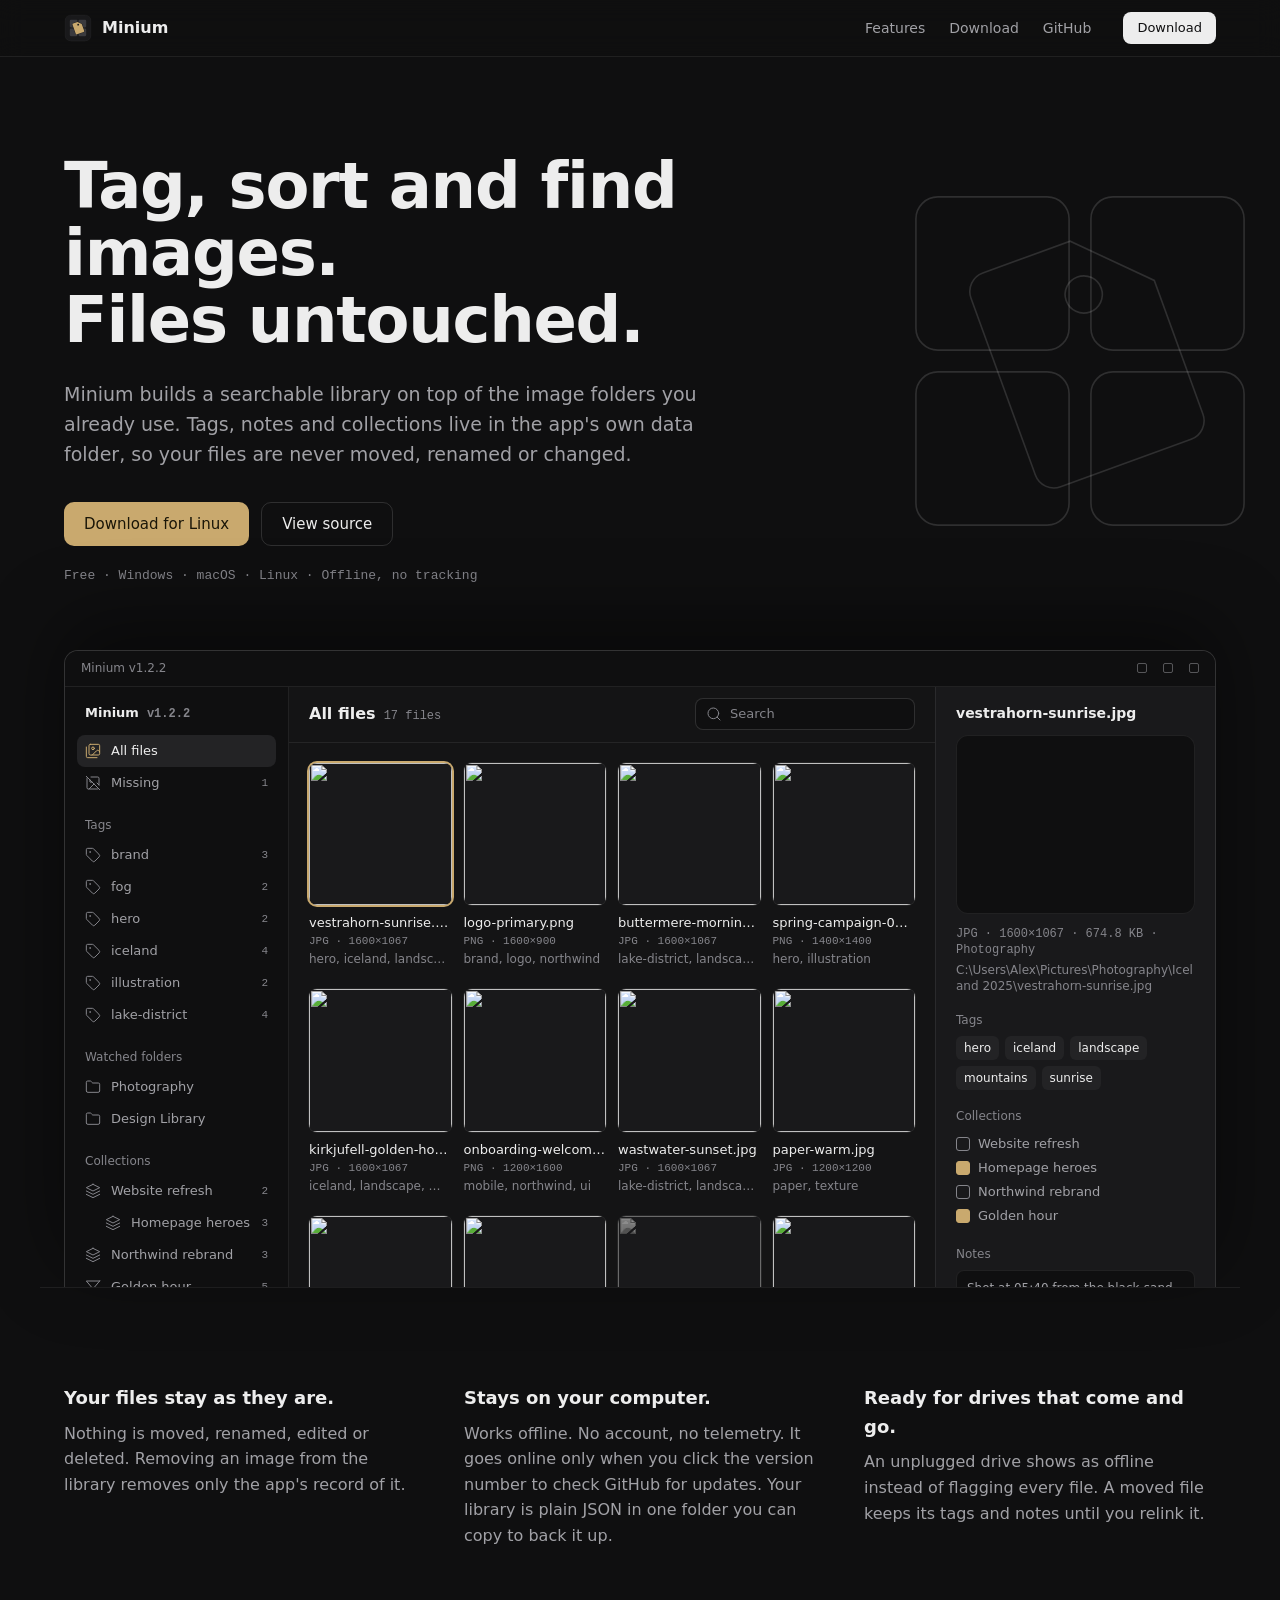
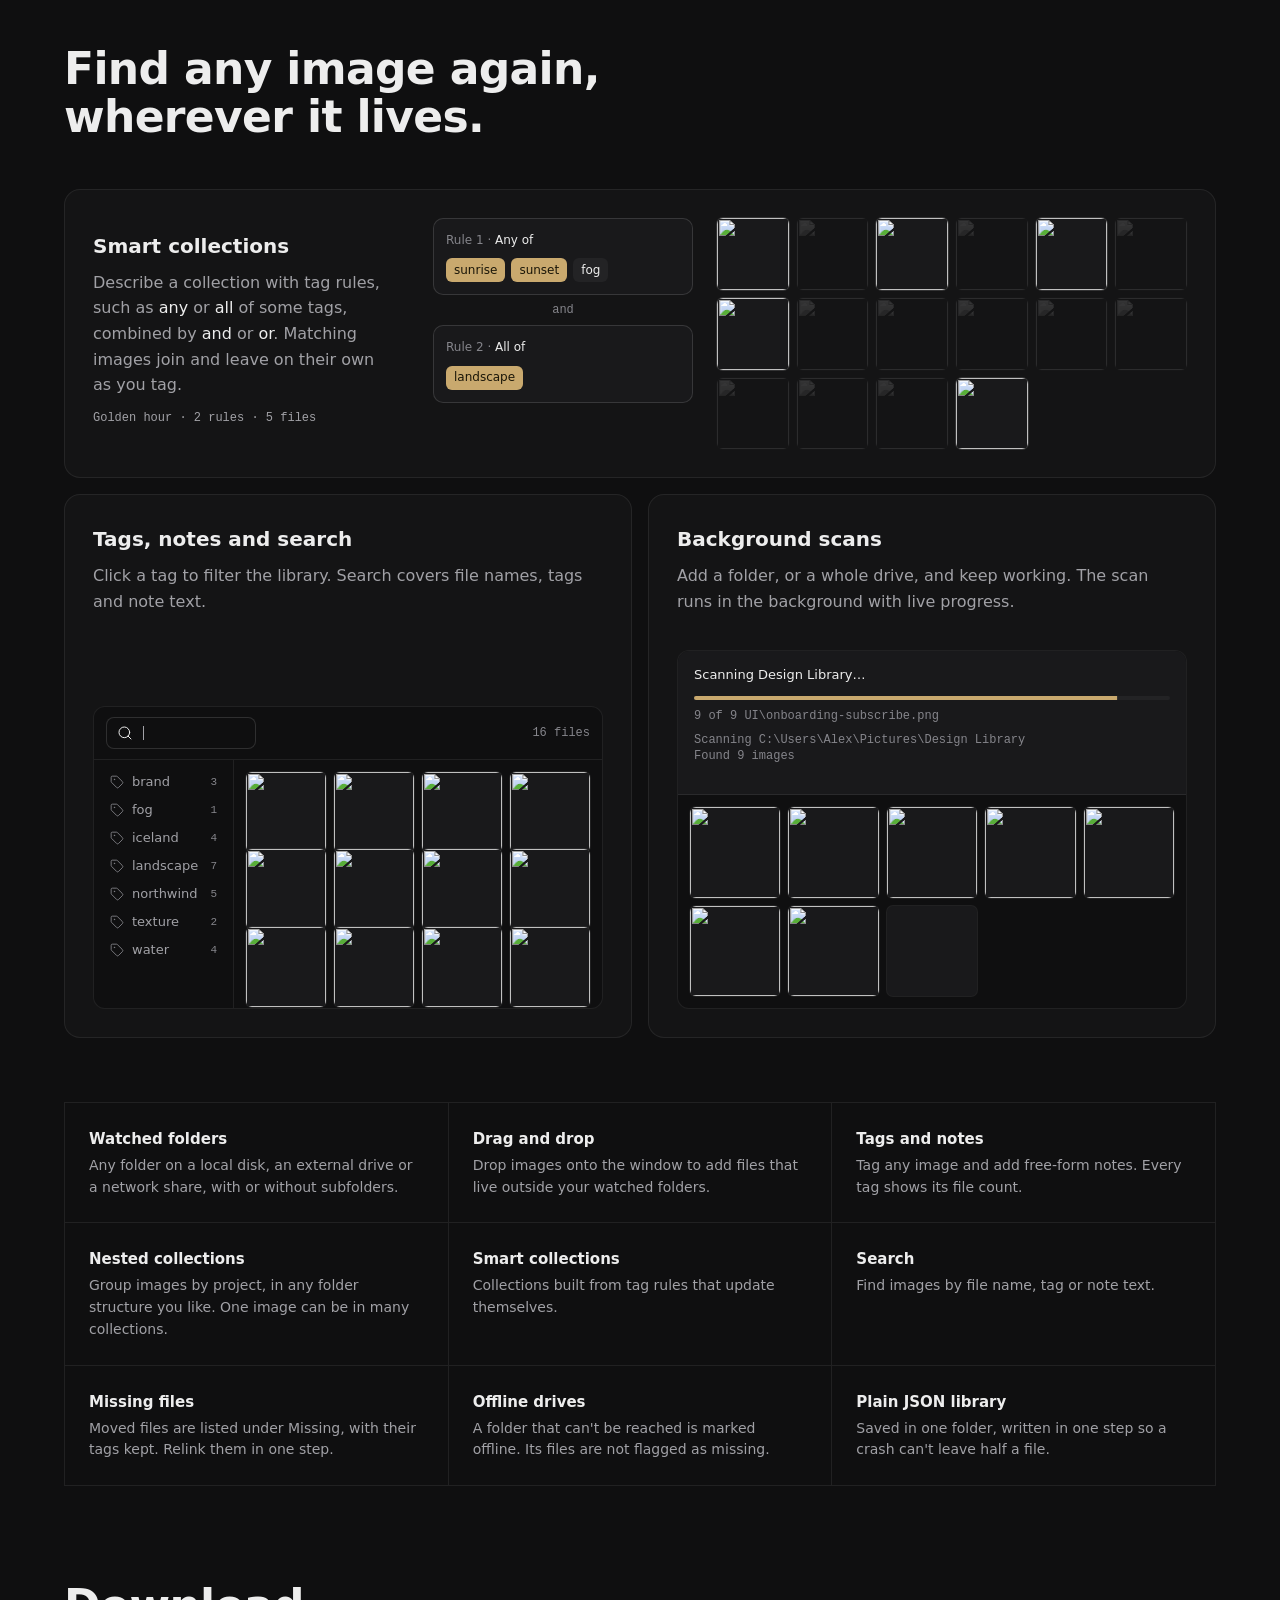
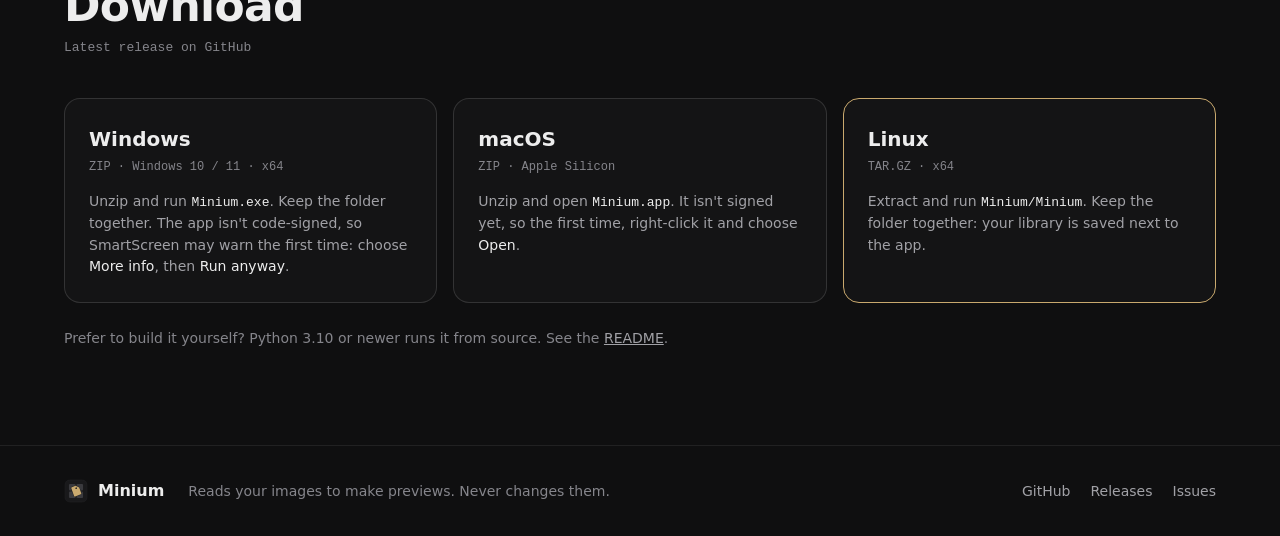
==== docs/index.html @ 92519246 "Rename the app to Minium Rename Asset Manager to Minium across the app, build, release workflow, REA" ====
<!-- Minium product page, served by GitHub Pages from docs/. -->
<!doctype html>
<html lang="en">
<head>
  <meta charset="utf-8">
  <meta name="viewport" content="width=device-width, initial-scale=1">
  <title>Minium · Tag, sort and find images. Files untouched.</title>
  <meta name="description" content="A free desktop app for Windows, macOS and Linux that adds tags, notes and collections to the image folders you already use, without moving, renaming or changing a file.">
  <meta name="theme-color" content="#0f0f10">
  <meta name="color-scheme" content="dark">
  <link rel="icon" href="icon.svg" type="image/svg+xml">
  <link rel="apple-touch-icon" href="apple-touch-icon.png">
  <meta property="og:type" content="website">
  <meta property="og:title" content="Minium">
  <meta property="og:description" content="Tag, sort and find images. Files untouched.">
  <meta property="og:url" content="https://tariqmk.github.io/Minium/">
  <meta property="og:image" content="https://tariqmk.github.io/Minium/social-card.png">
  <meta property="og:image:width" content="1280">
  <meta property="og:image:height" content="640">
  <meta name="twitter:card" content="summary_large_image">
  <meta name="twitter:title" content="Minium">
  <meta name="twitter:description" content="Tag, sort and find images. Files untouched.">
  <meta name="twitter:image" content="https://tariqmk.github.io/Minium/social-card.png">
  <link rel="stylesheet" href="style.css">
</head>
<body>
  <header class="nav">
    <div class="nav-inner">
      <a class="nav-brand" href="#top"><img src="icon.svg" alt="" width="28" height="28">Minium</a>
      <nav class="nav-links" aria-label="Page">
        <a href="#features">Features</a>
        <a href="#download">Download</a>
        <a href="https://github.com/TariqMK/Minium">GitHub</a>
      </nav>
      <a class="btn btn-small" href="https://github.com/TariqMK/Minium/releases/latest" data-download>Download</a>
    </div>
  </header>

  <main id="top">
    <section class="hero">
      <svg class="motif" viewBox="0 0 1024 1024" aria-hidden="true">
        <rect x="212" y="212" width="280" height="280" rx="40"/>
        <rect x="532" y="212" width="280" height="280" rx="40"/>
        <rect x="212" y="532" width="280" height="280" rx="40"/>
        <rect x="532" y="532" width="280" height="280" rx="40"/>
        <path transform="rotate(-20 512 512)" d="M400 300 h170 l120 120 v260 a36 36 0 0 1 -36 36 h-254 a36 36 0 0 1 -36 -36 v-344 a36 36 0 0 1 36 -36z"/>
        <circle transform="rotate(-20 512 512)" cx="560" cy="400" r="34"/>
      </svg>
      <div class="hero-text">
        <h1>Tag, sort and find images.<br>Files untouched.</h1>
        <p class="lede">Minium builds a searchable library on top of the image folders you already use. Tags, notes and collections live in the app's own data folder, so your files are never moved, renamed or changed.</p>
        <div class="actions">
          <a class="btn btn-primary" href="https://github.com/TariqMK/Minium/releases/latest" id="hero-download" data-download>Download</a>
          <a class="btn btn-ghost" href="https://github.com/TariqMK/Minium">View source</a>
        </div>
        <p class="meta" id="hero-meta">Free · Windows · macOS · Linux · Offline, no tracking</p>
      </div>

      <div class="window" aria-label="Preview of the Minium window" role="img">
        <div class="titlebar"><span>Minium v1.2.2</span><span class="controls"><i></i><i></i><i></i></span></div>
        <div class="app">
          <aside class="app-sidebar" id="hero-sidebar"></aside>
          <div class="app-main">
            <div class="app-toolbar">
              <div class="app-heading"><b>All files</b><span class="cat" id="hero-count">17 files</span></div>
              <div class="app-search"><svg class="ico"><use href="#i-search"/></svg>Search</div>
            </div>
            <div class="app-grid" id="hero-grid"></div>
          </div>
          <aside class="app-inspector" id="hero-inspector"></aside>
        </div>
      </div>
    </section>

    <section class="principles" aria-label="Principles">
      <div class="principle">
        <h3>Your files stay as they are.</h3>
        <p>Nothing is moved, renamed, edited or deleted. Removing an image from the library removes only the app's record of it.</p>
      </div>
      <div class="principle">
        <h3>Stays on your computer.</h3>
        <p>Works offline. No account, no telemetry. It goes online only when you click the version number to check GitHub for updates. Your library is plain JSON in one folder you can copy to back it up.</p>
      </div>
      <div class="principle">
        <h3>Ready for drives that come and go.</h3>
        <p>An unplugged drive shows as offline instead of flagging every file. A moved file keeps its tags and notes until you relink it.</p>
      </div>
    </section>

    <section class="features" id="features">
      <h2>Find any image again,<br>wherever it lives.</h2>

      <div class="panels">
        <article class="panel panel-wide">
          <div class="panel-text">
            <h3>Smart collections</h3>
            <p>Describe a collection with tag rules, such as <em>any</em> or <em>all</em> of some tags, combined by <em>and</em> or <em>or</em>. Matching images join and leave on their own as you tag.</p>
            <p class="cat" id="smart-meta">2 rules · 5 files</p>
          </div>
          <div class="smart">
            <div class="rules" id="smart-rules"></div>
            <div class="mini-grid smart-grid" id="smart-grid"></div>
          </div>
        </article>

        <article class="panel">
          <div class="panel-text">
            <h3>Tags, notes and search</h3>
            <p>Click a tag to filter the library. Search covers file names, tags and note text.</p>
          </div>
          <div class="filter-demo">
            <div class="filter-bar">
              <div class="app-search" id="filter-search"><svg class="ico"><use href="#i-search"/></svg><span id="filter-query"></span><span class="caret"></span></div>
              <span class="chip" id="filter-chip" hidden></span>
              <span class="cat" id="filter-count">16 files</span>
            </div>
            <div class="filter-body">
              <ul class="filter-tags" id="filter-tags"></ul>
              <div class="mini-grid filter-grid" id="filter-grid"></div>
            </div>
          </div>
        </article>

        <article class="panel">
          <div class="panel-text">
            <h3>Background scans</h3>
            <p>Add a folder, or a whole drive, and keep working. The scan runs in the background with live progress.</p>
          </div>
          <div class="scan-demo">
            <div class="scan-log">
              <div class="scan-title" id="scan-title">Scanning Design Library…</div>
              <div class="scan-bar"><span id="scan-fill"></span></div>
              <div class="cat scan-progress" id="scan-progress"></div>
              <pre class="cat scan-lines" id="scan-lines"></pre>
            </div>
            <div class="mini-grid scan-grid" id="scan-grid"></div>
          </div>
        </article>
      </div>

      <div class="feature-grid">
        <div><h4>Watched folders</h4><p>Any folder on a local disk, an external drive or a network share, with or without subfolders.</p></div>
        <div><h4>Drag and drop</h4><p>Drop images onto the window to add files that live outside your watched folders.</p></div>
        <div><h4>Tags and notes</h4><p>Tag any image and add free-form notes. Every tag shows its file count.</p></div>
        <div><h4>Nested collections</h4><p>Group images by project, in any folder structure you like. One image can be in many collections.</p></div>
        <div><h4>Smart collections</h4><p>Collections built from tag rules that update themselves.</p></div>
        <div><h4>Search</h4><p>Find images by file name, tag or note text.</p></div>
        <div><h4>Missing files</h4><p>Moved files are listed under Missing, with their tags kept. Relink them in one step.</p></div>
        <div><h4>Offline drives</h4><p>A folder that can't be reached is marked offline. Its files are not flagged as missing.</p></div>
        <div><h4>Plain JSON library</h4><p>Saved in one folder, written in one step so a crash can't leave half a file.</p></div>
      </div>
    </section>

    <section class="download" id="download">
      <h2>Download</h2>
      <p class="meta" id="download-meta">Latest release on GitHub</p>
      <div class="cards">
        <a class="card" data-os="windows" href="https://github.com/TariqMK/Minium/releases/latest">
          <h3>Windows</h3>
          <p class="cat" data-size>ZIP · Windows 10 / 11 · x64</p>
          <p>Unzip and run <code>Minium.exe</code>. Keep the folder together. The app isn't code-signed, so SmartScreen may warn the first time: choose <b>More info</b>, then <b>Run anyway</b>.</p>
        </a>
        <a class="card" data-os="macos" href="https://github.com/TariqMK/Minium/releases/latest">
          <h3>macOS</h3>
          <p class="cat" data-size>ZIP · Apple Silicon</p>
          <p>Unzip and open <code>Minium.app</code>. It isn't signed yet, so the first time, right-click it and choose <b>Open</b>.</p>
        </a>
        <a class="card" data-os="linux" href="https://github.com/TariqMK/Minium/releases/latest">
          <h3>Linux</h3>
          <p class="cat" data-size>TAR.GZ · x64</p>
          <p>Extract and run <code>Minium/Minium</code>. Keep the folder together: your library is saved next to the app.</p>
        </a>
      </div>
      <p class="fine">Prefer to build it yourself? Python 3.10 or newer runs it from source. See the <a href="https://github.com/TariqMK/Minium#for-developers">README</a>.</p>
    </section>
  </main>

  <footer class="footer">
    <div class="footer-inner">
      <span class="nav-brand"><img src="icon.svg" alt="" width="24" height="24">Minium</span>
      <p>Reads your images to make previews. Never changes them.</p>
      <nav aria-label="Project links">
        <a href="https://github.com/TariqMK/Minium">GitHub</a>
        <a href="https://github.com/TariqMK/Minium/releases">Releases</a>
        <a href="https://github.com/TariqMK/Minium/issues">Issues</a>
      </nav>
    </div>
  </footer>

  <!-- Lucide icons (lucide.dev, ISC licence), the same set the app uses. -->
  <svg width="0" height="0" style="position:absolute" aria-hidden="true">
    <symbol id="i-images" viewBox="0 0 24 24"><path d="M18 22H4a2 2 0 0 1-2-2V6"/><path d="m22 13-1.296-1.296a2.41 2.41 0 0 0-3.408 0L11 18"/><circle cx="12" cy="8" r="2"/><rect width="16" height="16" x="6" y="2" rx="2"/></symbol>
    <symbol id="i-image-off" viewBox="0 0 24 24"><line x1="2" x2="22" y1="2" y2="22"/><path d="M10.41 10.41a2 2 0 1 1-2.83-2.83"/><line x1="13.5" x2="6" y1="13.5" y2="21"/><line x1="18" x2="21" y1="12" y2="15"/><path d="M3.59 3.59A1.99 1.99 0 0 0 3 5v14a2 2 0 0 0 2 2h14c.55 0 1.052-.22 1.41-.59"/><path d="M21 15V5a2 2 0 0 0-2-2H9"/></symbol>
    <symbol id="i-tag" viewBox="0 0 24 24"><path d="M12.586 2.586A2 2 0 0 0 11.172 2H4a2 2 0 0 0-2 2v7.172a2 2 0 0 0 .586 1.414l8.704 8.704a2.426 2.426 0 0 0 3.42 0l6.58-6.58a2.426 2.426 0 0 0 0-3.42z"/><circle cx="7.5" cy="7.5" r=".5"/></symbol>
    <symbol id="i-folder" viewBox="0 0 24 24"><path d="M20 20a2 2 0 0 0 2-2V8a2 2 0 0 0-2-2h-7.9a2 2 0 0 1-1.69-.9L9.6 3.9A2 2 0 0 0 7.93 3H4a2 2 0 0 0-2 2v13a2 2 0 0 0 2 2Z"/></symbol>
    <symbol id="i-layers" viewBox="0 0 24 24"><polygon points="12 2 2 7 12 12 22 7 12 2"/><polyline points="2 17 12 22 22 17"/><polyline points="2 12 12 17 22 12"/></symbol>
    <symbol id="i-filter" viewBox="0 0 24 24"><polygon points="22 3 2 3 10 12.46 10 19 14 21 14 12.46 22 3"/></symbol>
    <symbol id="i-search" viewBox="0 0 24 24"><circle cx="11" cy="11" r="8"/><path d="m21 21-4.3-4.3"/></symbol>
    <symbol id="i-alert" viewBox="0 0 24 24"><path d="m21.73 18-8-14a2 2 0 0 0-3.48 0l-8 14A2 2 0 0 0 4 21h16a2 2 0 0 0 1.73-3"/><path d="M12 9v4"/><path d="M12 17h.01"/></symbol>
  </svg>
  <script src="app.js"></script>
</body>
</html>
---- docs/style.css ----
/* Styles for the Minium product page: the app's graphite palette, one brass accent, a 4 px grid. */
:root {
  --bg-deep: #0f0f10;
  --bg: #141415;
  --surface: #19191b;
  --raised: #232325;
  --hairline: rgba(237, 237, 237, 0.08);
  --hairline-strong: rgba(237, 237, 237, 0.14);
  --text: #ededed;
  --text-2: #a1a1a6;
  --text-3: #85858b;
  --accent: #c9a96e;
  --accent-ink: #1a1608;
  --negative: #e5484d;
  --font: "Segoe UI Variable Text", "Segoe UI", -apple-system, BlinkMacSystemFont, system-ui, sans-serif;
  --display: "Segoe UI Variable Display", "Segoe UI", -apple-system, BlinkMacSystemFont, system-ui, sans-serif;
  --mono: "Cascadia Mono", "SF Mono", ui-monospace, Menlo, Consolas, monospace;
  --ease: cubic-bezier(0.22, 1, 0.36, 1);
  --page: 1200px;
}

* { box-sizing: border-box; }
html { scroll-behavior: smooth; scroll-padding-top: 72px; }
body {
  margin: 0;
  background: var(--bg-deep);
  color: var(--text);
  font: 16px/1.6 var(--font);
  -webkit-font-smoothing: antialiased;
  overflow-x: hidden;
}
a { color: inherit; }
img { display: block; }
code { font: 13px var(--mono); color: var(--text); }
[hidden] { display: none !important; }

.cat {
  font-family: var(--mono);
  font-size: 12px;
  line-height: 16px;
  color: var(--text-3);
  font-variant-numeric: tabular-nums;
}
.meta { font: 13px/20px var(--mono); color: var(--text-3); margin: 0; }
.ico { width: 16px; height: 16px; flex: none; fill: none; stroke: currentColor; stroke-width: 1.5; stroke-linecap: round; stroke-linejoin: round; }

/* ---------------------------------------------------------- buttons */
.btn {
  display: inline-flex;
  align-items: center;
  height: 44px;
  padding: 0 20px;
  border-radius: 10px;
  font-weight: 500;
  font-size: 15px;
  text-decoration: none;
  transition: background-color 140ms var(--ease), border-color 140ms var(--ease), transform 140ms var(--ease);
}
.btn:active { transform: scale(0.98); }
.btn-primary { background: var(--accent); color: var(--accent-ink); }
.btn-primary:hover { background: #d4b77f; }
.btn-ghost { border: 1px solid var(--hairline-strong); color: var(--text); }
.btn-ghost:hover { background: var(--raised); }
.btn-small { height: 32px; padding: 0 14px; font-size: 13px; border-radius: 8px; background: var(--text); color: var(--bg-deep); }
.btn-small:hover { background: #fff; }
a:focus-visible, .btn:focus-visible { outline: 2px solid var(--accent); outline-offset: 2px; }

/* ---------------------------------------------------------- navigation */
.nav {
  position: sticky;
  top: 0;
  z-index: 10;
  background: rgba(15, 15, 16, 0.8);
  -webkit-backdrop-filter: saturate(140%) blur(12px);
  backdrop-filter: saturate(140%) blur(12px);
  border-bottom: 1px solid var(--hairline);
}
.nav-inner { max-width: var(--page); margin: 0 auto; padding: 0 24px; height: 56px; display: flex; align-items: center; gap: 32px; }
.nav-brand { display: inline-flex; align-items: center; gap: 10px; font-weight: 600; text-decoration: none; }
.nav-links { display: flex; gap: 24px; margin-left: auto; }
.nav-links a { color: var(--text-2); text-decoration: none; font-size: 14px; }
.nav-links a:hover { color: var(--text); }

/* ---------------------------------------------------------- hero */
.hero { position: relative; max-width: var(--page); margin: 0 auto; padding: 96px 24px 0; }
.motif {
  position: absolute;
  top: 24px;
  right: -120px;
  width: 560px;
  height: 560px;
  fill: none;
  stroke: var(--hairline-strong);
  stroke-width: 3;
  pointer-events: none;
}
.hero-text { position: relative; max-width: 760px; }
h1 {
  font-family: var(--display);
  font-size: 64px;
  line-height: 1.05;
  font-weight: 600;
  letter-spacing: -0.02em;
  margin: 0 0 24px;
}
.lede { font-size: 19px; color: var(--text-2); margin: 0 0 32px; max-width: 640px; }
.actions { display: flex; flex-wrap: wrap; gap: 12px; margin-bottom: 20px; }

/* ---------------------------------------------------------- app window (hero preview) */
.window {
  position: relative;
  margin-top: 64px;
  border: 1px solid var(--hairline-strong);
  border-bottom: 0;
  border-radius: 14px 14px 0 0;
  background: var(--bg);
  overflow: hidden;
  box-shadow: 0 -24px 80px rgba(0, 0, 0, 0.45);
}
.titlebar {
  height: 36px;
  display: flex;
  align-items: center;
  justify-content: space-between;
  padding: 0 16px;
  font-size: 12px;
  color: var(--text-3);
  background: var(--bg-deep);
  border-bottom: 1px solid var(--hairline);
}
.controls { display: flex; gap: 16px; }
.controls i { width: 10px; height: 10px; border: 1px solid var(--text-3); border-radius: 2px; opacity: 0.6; }
.app { display: flex; height: 600px; font-size: 13px; line-height: 20px; }

.app-sidebar { width: 224px; flex: none; background: var(--bg-deep); border-right: 1px solid var(--hairline); padding: 16px 12px; overflow: hidden; }
.app-brand { display: flex; align-items: baseline; gap: 8px; padding: 0 8px 12px; font-weight: 600; }
.side-label { padding: 16px 8px 4px; color: var(--text-3); font-size: 12px; }
.side-row { display: flex; align-items: center; gap: 10px; height: 32px; padding: 0 8px; border-radius: 8px; color: var(--text-2); }
.side-row .ico { color: var(--text-3); }
.side-row .n { margin-left: auto; font: 11px var(--mono); color: var(--text-3); }
.side-row.active { background: var(--raised); color: var(--text); }
.side-row.active .ico { color: var(--accent); }
.side-row.sub { padding-left: 28px; }

.app-main { flex: 1; min-width: 0; display: flex; flex-direction: column; }
.app-toolbar { display: flex; align-items: center; gap: 12px; height: 56px; padding: 0 20px; border-bottom: 1px solid var(--hairline); }
.app-heading { display: flex; align-items: baseline; gap: 8px; margin-right: auto; }
.app-heading b { font-size: 16px; font-weight: 600; }
.app-search {
  display: flex;
  align-items: center;
  gap: 8px;
  width: 220px;
  height: 32px;
  padding: 0 10px;
  border-radius: 8px;
  border: 1px solid var(--hairline-strong);
  background: var(--bg-deep);
  color: var(--text-3);
  font-size: 13px;
  min-width: 0;
}
.app-grid {
  flex: 1;
  display: grid;
  grid-template-columns: repeat(4, minmax(0, 1fr));
  gap: 20px 12px;
  padding: 20px;
  align-content: start;
  overflow: hidden;
}

.thumb { min-width: 0; }
.thumb-img { position: relative; aspect-ratio: 1; border-radius: 8px; overflow: hidden; background: var(--surface); box-shadow: 0 0 0 1px var(--hairline); }
.thumb-img img { width: 100%; height: 100%; object-fit: cover; }
.thumb.selected .thumb-img { box-shadow: 0 0 0 2px var(--accent); }
.thumb.missing img { filter: grayscale(1) brightness(0.55); }
.badge-missing {
  position: absolute;
  left: 8px;
  bottom: 8px;
  display: inline-flex;
  align-items: center;
  gap: 4px;
  padding: 0 6px;
  height: 20px;
  border-radius: 4px;
  background: rgba(15, 15, 16, 0.85);
  color: var(--negative);
  font-size: 11px;
}
.badge-missing .ico { width: 12px; height: 12px; }
.thumb-name { margin-top: 8px; white-space: nowrap; overflow: hidden; text-overflow: ellipsis; }
.thumb .cat { font-size: 11px; white-space: nowrap; overflow: hidden; text-overflow: ellipsis; }
.thumb-tags { color: var(--text-3); font-size: 12px; white-space: nowrap; overflow: hidden; text-overflow: ellipsis; }

.app-inspector { width: 280px; flex: none; background: var(--surface); border-left: 1px solid var(--hairline); padding: 16px 20px; overflow: hidden; }
.insp-name { font-weight: 600; font-size: 14px; margin-bottom: 12px; white-space: nowrap; overflow: hidden; text-overflow: ellipsis; }
.insp-preview { aspect-ratio: 4 / 3; border-radius: 12px; background: var(--bg-deep); box-shadow: inset 0 0 0 1px var(--hairline); display: flex; align-items: center; justify-content: center; padding: 12px; }
.insp-preview img { max-width: 100%; max-height: 100%; border-radius: 4px; }
.insp-path { margin-top: 4px; font-size: 12px; line-height: 16px; color: var(--text-3); word-break: break-all; }
.insp-label { margin: 16px 0 6px; color: var(--text-3); font-size: 12px; }
.chips { display: flex; flex-wrap: wrap; gap: 6px; }
.chip { display: inline-flex; align-items: center; height: 24px; padding: 0 8px; border-radius: 6px; background: var(--raised); color: var(--text); font-size: 12px; white-space: nowrap; }
.check { display: flex; align-items: center; gap: 8px; height: 24px; color: var(--text-2); }
.check i { width: 14px; height: 14px; border-radius: 3px; border: 1px solid var(--text-3); flex: none; }
.check.on i { background: var(--accent); border-color: var(--accent); }
.insp-note { padding: 8px 10px; border-radius: 8px; background: var(--bg-deep); border: 1px solid var(--hairline); color: var(--text-2); font-size: 12px; line-height: 18px; min-height: 56px; }
.fade { animation: fade 320ms var(--ease); }
@keyframes fade { from { opacity: 0; transform: translateY(4px); } to { opacity: 1; transform: none; } }

/* ---------------------------------------------------------- principles */
.principles {
  max-width: var(--page);
  margin: 0 auto;
  padding: 96px 24px;
  display: grid;
  grid-template-columns: repeat(3, minmax(0, 1fr));
  gap: 48px;
  border-top: 1px solid var(--hairline);
}
.principle h3 { font-size: 18px; font-weight: 600; margin: 0 0 8px; }
.principle p { margin: 0; color: var(--text-2); }

/* ---------------------------------------------------------- features */
.features, .download { max-width: var(--page); margin: 0 auto; padding: 0 24px 96px; }
h2 { font-family: var(--display); font-size: 44px; line-height: 1.1; font-weight: 600; letter-spacing: -0.015em; margin: 0 0 48px; }
.panels { display: grid; grid-template-columns: repeat(2, minmax(0, 1fr)); gap: 16px; }
.panel { min-width: 0; background: var(--bg); border: 1px solid var(--hairline); border-radius: 16px; padding: 28px; display: flex; flex-direction: column; gap: 24px; }
.panel-wide { grid-column: 1 / -1; flex-direction: row; align-items: center; gap: 40px; }
.panel-wide .panel-text { flex: 0 0 300px; }
.panel h3 { font-size: 20px; font-weight: 600; margin: 0 0 8px; }
.panel p { color: var(--text-2); margin: 0 0 12px; }
.panel em { font-style: normal; color: var(--text); }

.mini-grid { display: grid; gap: 8px; min-width: 0; }
.mini-grid .tile { position: relative; aspect-ratio: 1; border-radius: 6px; overflow: hidden; background: var(--surface); box-shadow: 0 0 0 1px var(--hairline); transition: opacity 360ms var(--ease), filter 360ms var(--ease); }
.mini-grid .tile img { width: 100%; height: 100%; object-fit: cover; }

/* smart collections */
.smart { flex: 1; min-width: 0; display: grid; grid-template-columns: minmax(0, 260px) minmax(0, 1fr); gap: 24px; align-items: start; }
.rules { display: flex; flex-direction: column; gap: 8px; }
.rule { border: 1px solid var(--hairline-strong); border-radius: 10px; padding: 12px; background: var(--surface); transition: opacity 240ms var(--ease); }
.rule-head { font-size: 12px; color: var(--text-3); margin-bottom: 8px; }
.rule-head b { color: var(--text); font-weight: 500; }
.rule .chip { transition: background-color 240ms var(--ease), color 240ms var(--ease); }
.rule .chip.on { background: var(--accent); color: var(--accent-ink); }
.combine { align-self: center; font: 12px var(--mono); color: var(--text-3); }
.rule.entering { animation: fade 320ms var(--ease); }
.smart-grid { grid-template-columns: repeat(6, minmax(0, 1fr)); }
.smart-grid .tile.out { opacity: 0.14; filter: grayscale(1); }
.smart-grid .tile.in { box-shadow: 0 0 0 1px var(--hairline-strong); }

/* tag filter */
.filter-demo, .scan-demo { margin-top: auto; border: 1px solid var(--hairline); border-radius: 12px; background: var(--bg-deep); overflow: hidden; }
.filter-bar { display: flex; align-items: center; gap: 8px; padding: 10px 12px; border-bottom: 1px solid var(--hairline); min-width: 0; }
.filter-bar .app-search { width: 150px; color: var(--text); }
.filter-bar .cat { margin-left: auto; white-space: nowrap; }
.caret { width: 1px; height: 14px; background: var(--text-2); margin-left: -6px; animation: blink 1s steps(1) infinite; }
@keyframes blink { 50% { opacity: 0; } }
.filter-body { display: flex; height: 248px; }
.filter-tags { list-style: none; margin: 0; padding: 8px; width: 140px; flex: none; border-right: 1px solid var(--hairline); font-size: 13px; }
.filter-tags li { display: flex; align-items: center; gap: 8px; height: 28px; padding: 0 8px; border-radius: 6px; color: var(--text-2); transition: background-color 200ms var(--ease); }
.filter-tags li .ico { width: 14px; height: 14px; color: var(--text-3); }
.filter-tags li .n { margin-left: auto; font: 11px var(--mono); color: var(--text-3); }
.filter-tags li.active { background: var(--raised); color: var(--text); }
.filter-tags li.active .ico { color: var(--accent); }
.filter-grid { flex: 1; padding: 12px; grid-template-columns: repeat(4, minmax(0, 1fr)); align-content: start; overflow: hidden; }
.filter-grid .tile { animation: fade 320ms var(--ease); }

/* background scan */
.scan-demo { display: grid; grid-template-columns: minmax(0, 1fr); }
.scan-log { padding: 14px 16px; border-bottom: 1px solid var(--hairline); background: var(--surface); }
.scan-title { font-weight: 500; font-size: 13px; margin-bottom: 10px; }
.scan-bar { height: 4px; border-radius: 2px; background: var(--raised); overflow: hidden; }
.scan-bar span { display: block; height: 100%; background: var(--accent); transform-origin: left; transform: scaleX(0); transition: transform 300ms linear; }
.scan-progress { margin-top: 8px; white-space: nowrap; overflow: hidden; text-overflow: ellipsis; min-height: 16px; }
.scan-lines { margin: 8px 0 0; white-space: pre-wrap; word-break: break-all; min-height: 48px; }
.scan-grid { padding: 12px; grid-template-columns: repeat(5, minmax(0, 1fr)); min-height: 140px; align-content: start; }
.scan-grid .tile { animation: fade 320ms var(--ease); }

/* feature grid: hairline cells, no gaps */
.feature-grid {
  display: grid;
  grid-template-columns: repeat(3, minmax(0, 1fr));
  margin-top: 64px;
  border-top: 1px solid var(--hairline);
  border-left: 1px solid var(--hairline);
}
.feature-grid > div { min-width: 0; padding: 24px; border-right: 1px solid var(--hairline); border-bottom: 1px solid var(--hairline); }
.feature-grid h4 { margin: 0 0 4px; font-size: 15px; font-weight: 600; }
.feature-grid p { margin: 0; color: var(--text-2); font-size: 14px; line-height: 1.55; }

/* ---------------------------------------------------------- download */
.download h2 { margin-bottom: 8px; }
.download > .meta { margin-bottom: 40px; }
.cards { display: grid; grid-template-columns: repeat(3, minmax(0, 1fr)); gap: 16px; }
.card {
  min-width: 0;
  display: block;
  padding: 24px;
  border-radius: 16px;
  border: 1px solid var(--hairline-strong);
  background: var(--bg);
  text-decoration: none;
  transition: background-color 140ms var(--ease), border-color 140ms var(--ease);
}
.card:hover { background: var(--surface); }
.card.mine { border-color: var(--accent); }
.card h3 { margin: 0 0 4px; font-size: 20px; font-weight: 600; }
.card .cat { margin: 0 0 16px; }
.card p:last-child { margin: 0; color: var(--text-2); font-size: 14px; line-height: 1.55; }
.card p b { color: var(--text); font-weight: 500; }
.fine { margin: 24px 0 0; color: var(--text-3); font-size: 14px; }
.fine a { color: var(--text-2); }

/* ---------------------------------------------------------- footer */
.footer { border-top: 1px solid var(--hairline); }
.footer-inner { max-width: var(--page); margin: 0 auto; padding: 32px 24px; display: flex; align-items: center; gap: 24px; flex-wrap: wrap; }
.footer p { margin: 0; color: var(--text-3); font-size: 14px; }
.footer nav { margin-left: auto; display: flex; gap: 20px; }
.footer nav a { color: var(--text-2); text-decoration: none; font-size: 14px; }
.footer nav a:hover { color: var(--text); }

/* ---------------------------------------------------------- responsive */
@media (max-width: 1100px) {
  .app-inspector { display: none; }
  .panel-wide { flex-direction: column; align-items: stretch; }
  .panel-wide .panel-text { flex: none; }
}
@media (max-width: 900px) {
  .panels, .cards { grid-template-columns: minmax(0, 1fr); }
  .principles { grid-template-columns: minmax(0, 1fr); gap: 32px; padding: 64px 24px; }
  .feature-grid { grid-template-columns: minmax(0, 1fr); }
  .motif { width: 380px; height: 380px; right: -140px; }
}
@media (max-width: 720px) {
  .nav-links { display: none; }
  .motif { display: none; }
  .nav-inner { justify-content: space-between; padding: 0 16px; }
  .hero { padding: 56px 16px 0; }
  h1 { font-size: 40px; }
  h2 { font-size: 32px; margin-bottom: 32px; }
  .lede { font-size: 17px; }
  .features, .download { padding: 0 16px 64px; }
  .principles { padding: 56px 16px; }
  .window { margin-top: 40px; }
  .app { height: 420px; }
  .app-sidebar { display: none; }
  .app-search { display: none; }
  .app-grid { grid-template-columns: repeat(2, minmax(0, 1fr)); padding: 16px; }
  .panel { padding: 20px; }
  .smart { grid-template-columns: minmax(0, 1fr); }
  .smart-grid { grid-template-columns: repeat(4, minmax(0, 1fr)); }
  .filter-tags { display: none; }
  .filter-grid { grid-template-columns: repeat(3, minmax(0, 1fr)); }
  .filter-bar .app-search { display: flex; width: 130px; }
  .scan-grid { grid-template-columns: repeat(4, minmax(0, 1fr)); }
  .footer-inner { padding: 32px 16px; }
  .footer nav { margin-left: 0; }
}

@media (prefers-reduced-motion: reduce) {
  html { scroll-behavior: auto; }
  *, *::before, *::after { animation: none !important; transition: none !important; }
}
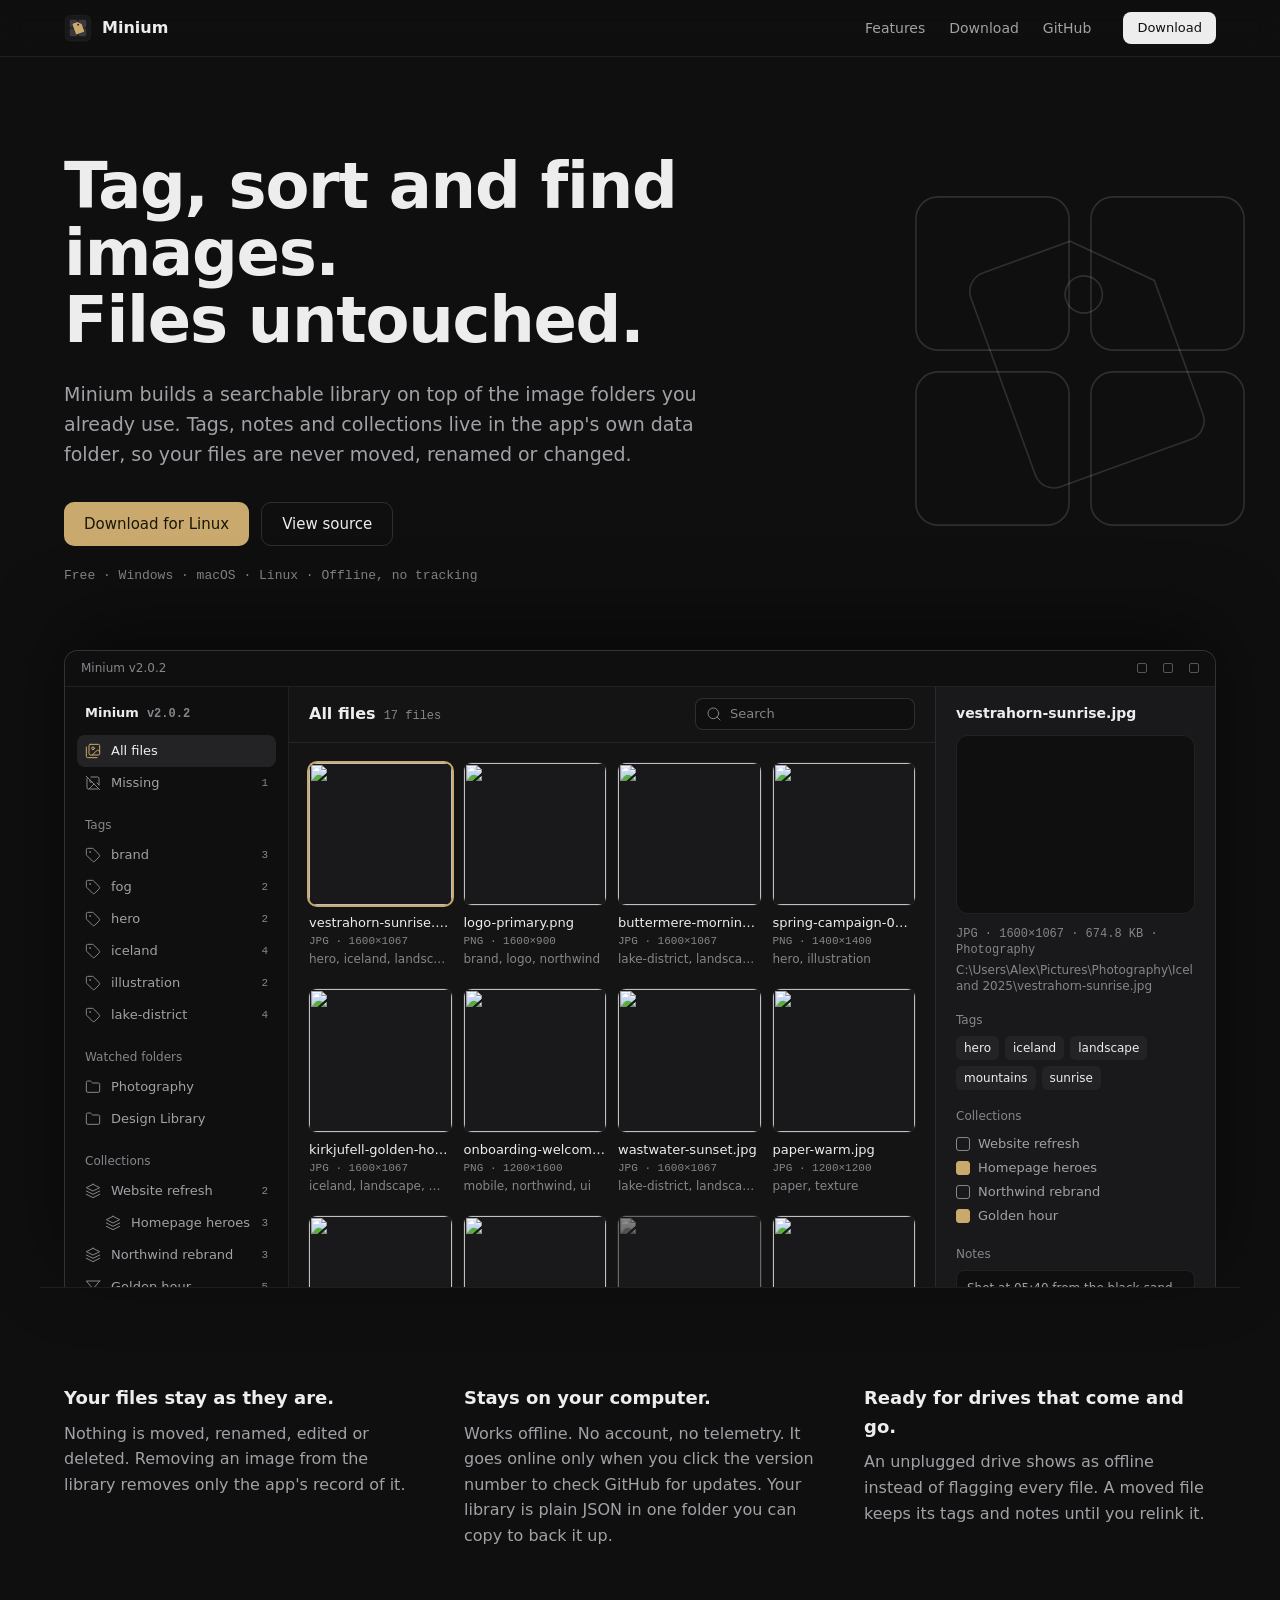
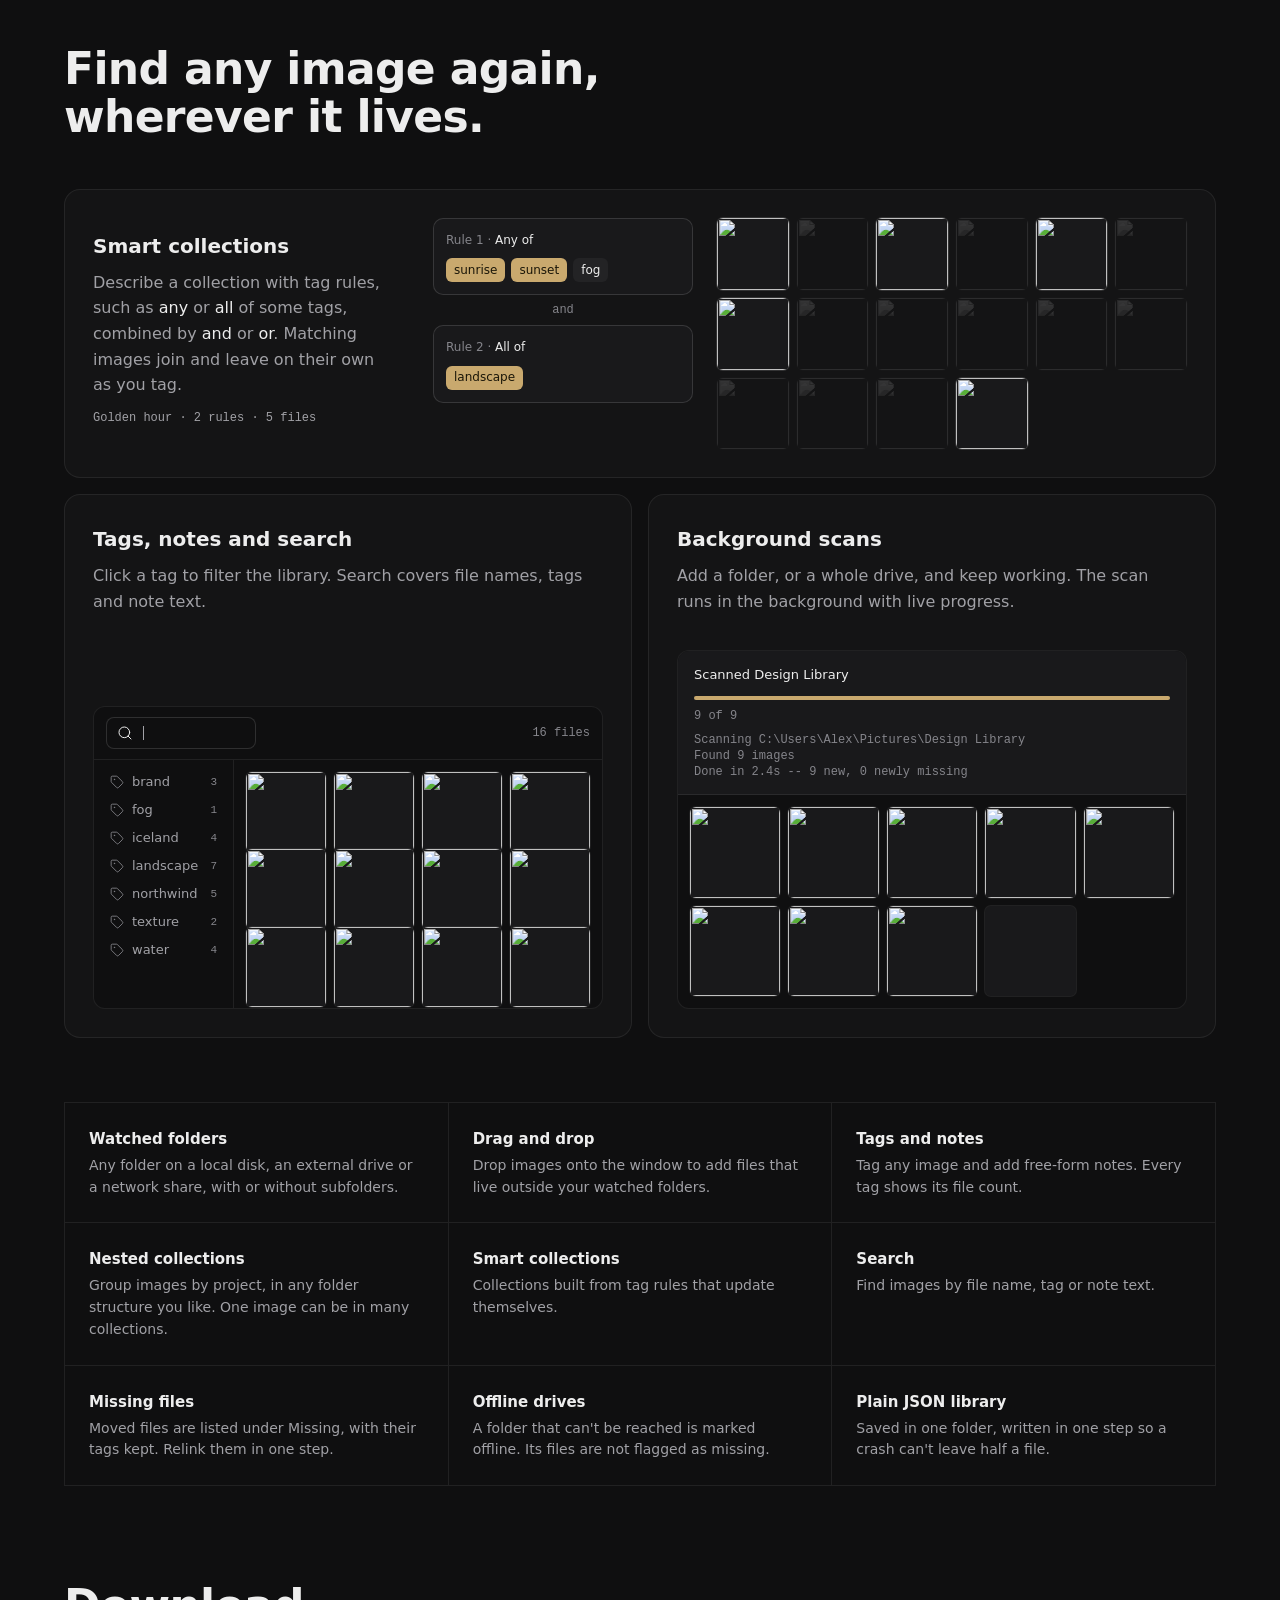
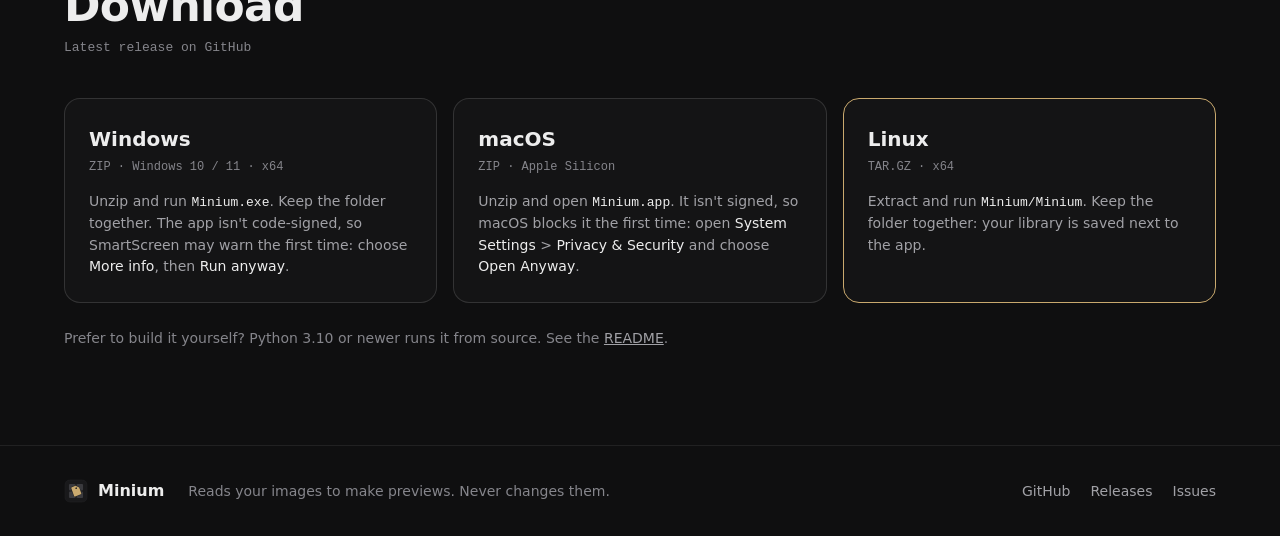
==== commit b97c64c1: "Restructure README and refresh site content Rewrite the README to the project standard: numbered ste" ====
--- a/docs/index.html
+++ b/docs/index.html
@@ -57,7 +57,7 @@
       </div>
 
       <div class="window" aria-label="Preview of the Minium window" role="img">
-        <div class="titlebar"><span>Minium v1.2.2</span><span class="controls"><i></i><i></i><i></i></span></div>
+        <div class="titlebar"><span id="hero-title">Minium v2.0.2</span><span class="controls"><i></i><i></i><i></i></span></div>
         <div class="app">
           <aside class="app-sidebar" id="hero-sidebar"></aside>
           <div class="app-main">
@@ -163,7 +163,7 @@
         <a class="card" data-os="macos" href="https://github.com/TariqMK/Minium/releases/latest">
           <h3>macOS</h3>
           <p class="cat" data-size>ZIP · Apple Silicon</p>
-          <p>Unzip and open <code>Minium.app</code>. It isn't signed yet, so the first time, right-click it and choose <b>Open</b>.</p>
+          <p>Unzip and open <code>Minium.app</code>. It isn't signed, so macOS blocks it the first time: open <b>System Settings</b> &gt; <b>Privacy &amp; Security</b> and choose <b>Open Anyway</b>.</p>
         </a>
         <a class="card" data-os="linux" href="https://github.com/TariqMK/Minium/releases/latest">
           <h3>Linux</h3>
